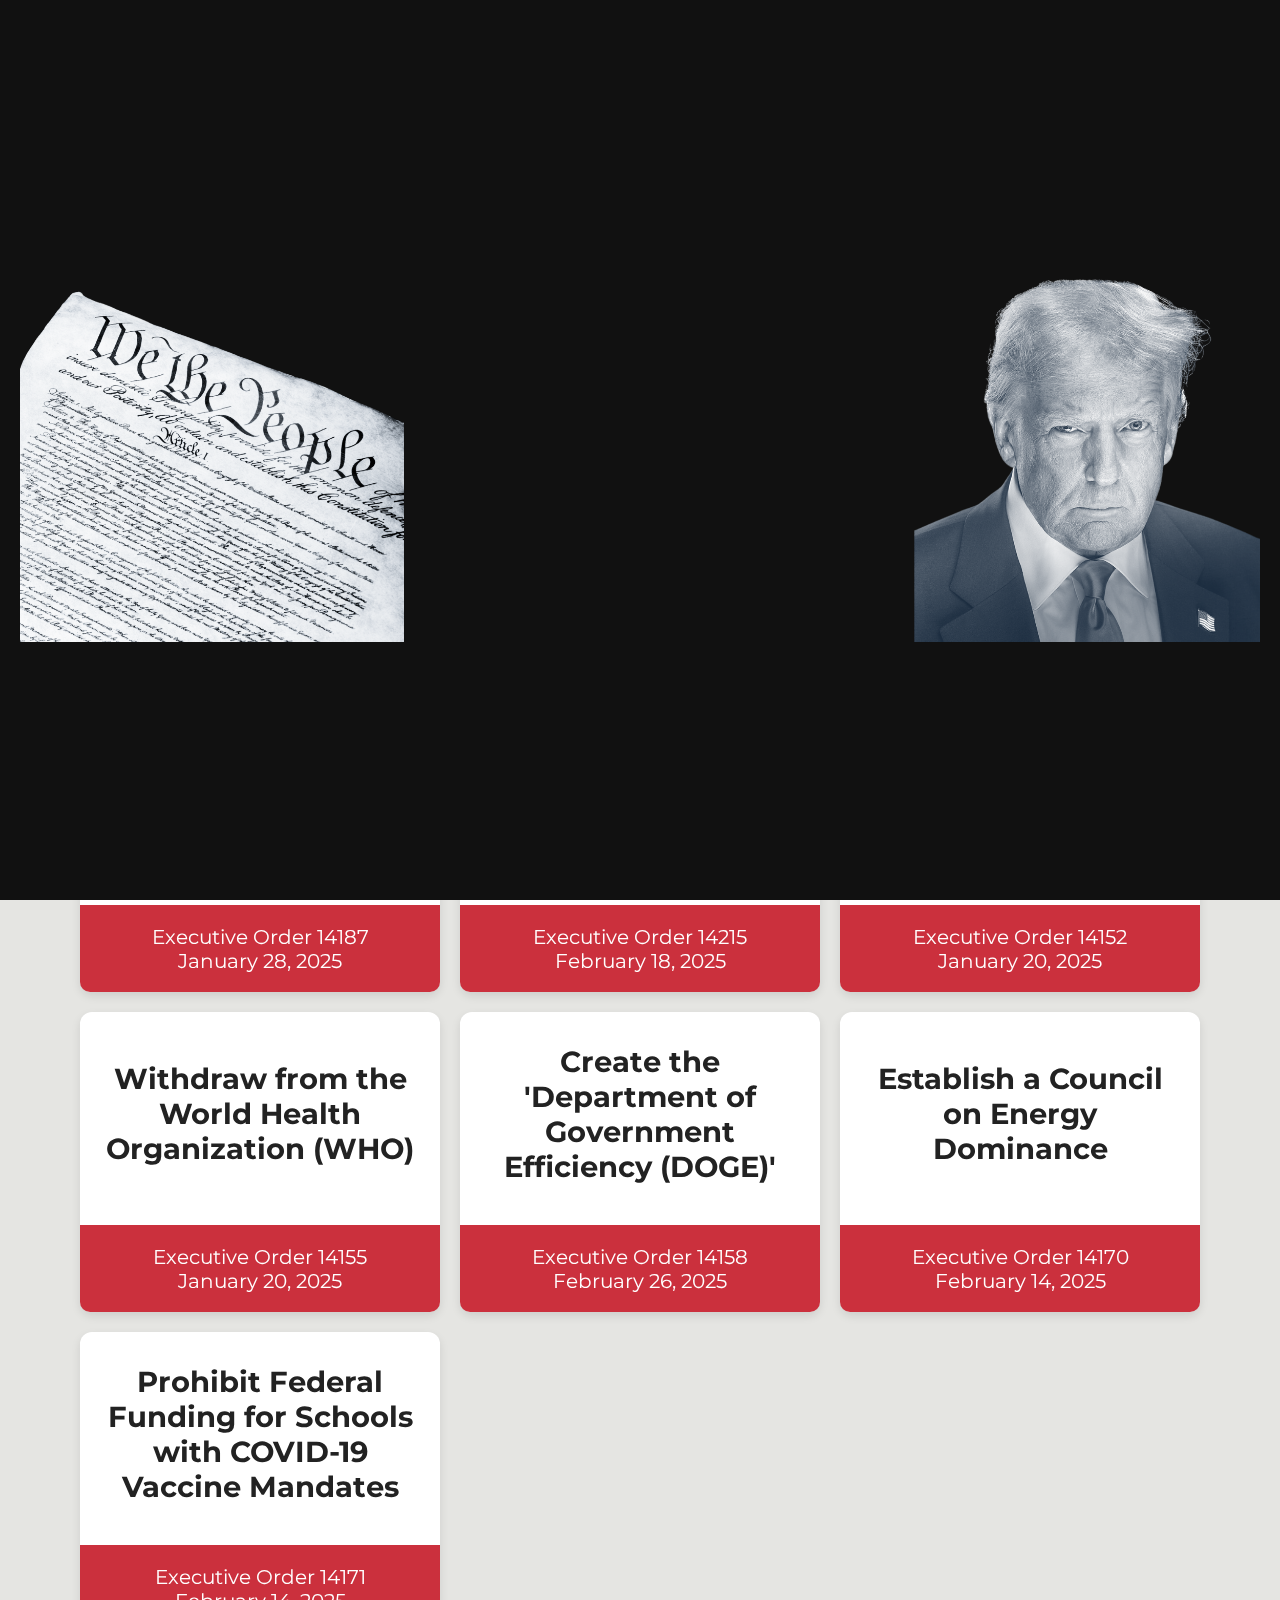
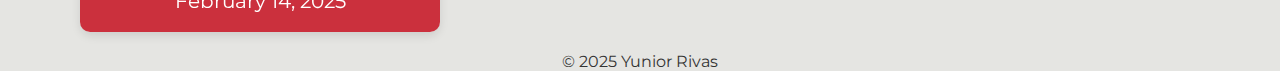
==== index.html @ 76359c19 "Add files via upload" ====
<!DOCTYPE html>
<html lang="en">
<head>
  <meta charset="UTF-8">
  <meta name="viewport" content="width=device-width, initial-scale=1.0">
  <title>Legality of EOs</title>
  <link rel="preconnect" href="https://fonts.googleapis.com">
  <link rel="preconnect" href="https://fonts.gstatic.com" crossorigin>
  <link href="https://fonts.googleapis.com/css2?family=Montserrat:wght@600;700&display=swap" rel="stylesheet">
  <link rel="stylesheet" href="styles.css">
</head>

<body>

<div id="animation-overlay">
  <div class="fighters">
    <div class="fighter-container">
      <img id="fighter1" src="left-image.png" alt="Fighter 1">
    </div>
    <div class="fighter-container">
      <img id="fighter2" src="right-image.png" alt="Fighter 2">
    </div>
  </div>
  <div id="explosion"></div>
</div>

  <!-- Header -->

<header>
  <div class="header-left">
    <img src="left-image.png" alt="Left side logo">
  </div>
  <div class="header-center">
    <h1>Can He Do That?</h1>
    <p>Since taking office in January 2025, President Trump has signed a series of executive orders that could impact government policy and individual rights. Some orders appear to be within the President's authority, while others face significant concerns and challenges. Explore these executive orders and their likely legal standing based on current constitutional consensus.</p>
    <input type="text" id="searchBar" placeholder="Search executive orders..." onkeyup="searchOrders()">
  </div>
  <div class="header-right">
    <img src="right-image.png" alt="Right side logo">
  </div>
</header>
<div class="instructions">
  <p>
    Click on a card to see it's likely standing, legal analysis, and constituional issues it invokes.
    For more information on each executive order visit
    <a href="https://www.federalregister.gov/presidential-documents/executive-orders/donald-trump/2025" target="_blank">here</a>.
  </p>
</div>

  <!-- Executive Orders Grid -->
  <div class="grid" id="ordersGrid">
    <!-- Executive Order Cards Will Be Inserted Here Dynamically -->
  </div>
<footer>
    <p>© 2025 Yunior Rivas</p>
</footer>
  <script src="script.js"></script>
</body>

</html>
---- styles.css ----
/* Global Reset & Box Sizing */
*, *::before, *::after {
  box-sizing: border-box;
  margin: 0;
  padding: 0;
}

/* General Styling */
body {
  font-family: 'Montserrat', sans-serif;
  background-color: #e5e5e2; /* Off-white background */
  color: #333;
  text-align: center;
}

/* Header */
header {
  display: flex;
  align-items: center;
  justify-content: space-between;
  background: #1b2c3f;  /* White header */
  color: #333;
  padding: 40px 0px 0px 0px;
  box-shadow: 0 2px 8px rgba(0, 0, 0, 0.1);
  position: relative;
}

.header-left img,
.header-right img {
  height: 250px;   /* or width: 60px; or any dimension you prefer */
  object-fit: contain;
}

.header-center {
  flex: 1;        /* Allows the center to expand while left/right keep their size */
  text-align: center;
}

header h1 {
  font-size: 3.5em;
  font-weight: 700;
  margin-bottom: 10px;
  color: #fff;
}

header p {
  max-width: 800px;
  margin: 0 auto 10px auto;
  text-align: center;
  font-size: 1rem;
  color: #fff;
}

/* Search and Filter Inputs */
input, select {
  margin: 10px;
  padding: 12px;
  width: 80%;
  max-width: 400px;
  font-size: 1em;
  border-radius: 8px;
  border: none;
  box-shadow: inset 2px 2px 4px rgba(0, 0, 0, 0.15);
  outline: none;
  background-color: #fff;
  color: #333;
}

.instructions {
  max-width: 750px;
  margin: 10px auto;
  text-align: center;
  font-size: 1em;
  color: #333;
}

.instructions a {
  color: #3b82ff;
  text-decoration: none;
  font-weight: bold;
}

/* Grid Layout: 3 Cards per Row */
.grid {
  display: grid;
  grid-template-columns: repeat(3, 1fr);
  gap: 20px;
  padding: 20px 40px;
  max-width: 1200px;
  margin: 0 auto;
}

/* Card Container + Flip Effect */
.card {
  position: relative;
  perspective: 1000px;
  perspective-origin: center center;
  border-radius: 12px;
  cursor: pointer;
  transition: transform 0.4s;
  height: 300px; /* Fixed height for consistent flipping */
}

.card:hover {
  transform: translateY(-3px);
}

.card-inner {
  width: 100%;
  height: 100%;
  transition: transform 0.6s;
  transform-origin: center center;
  transform-style: preserve-3d;
  position: relative;
}

.card.flipped .card-inner {
  transform: rotateY(180deg);
}

/* Card Faces */
.card-front, .card-back {
  position: absolute;
  top: 0; left: 0;
  width: 100%;
  height: 100%;
  backface-visibility: hidden;
  border-radius: 12px;
  box-shadow: 0 4px 10px rgba(0, 0, 0, 0.1);
  background: #fff; /* White card background */
  color: #333;
  display: flex;
  flex-direction: column;
  align-items: center;
  justify-content: center;
}

.card-back {
  transform: rotateY(180deg);
}

/* Inner Content Wrapper */
/* --- FRONT SIDE --- */

/* Card content wrapper now uses flex to split into main and footer */
.card-content {
  padding: 0; /* No direct padding on the outer container */
  width: 100%;
  height: 100%;
  display: flex;
  flex-direction: column;
  justify-content: space-between;
  box-sizing: border-box;
}

/* The top 2/3 area: centered text */
.card-main {
  flex: 2;
  display: flex;
  flex-direction: column;
  align-items: center;
  justify-content: center;
  padding: 20px;
  text-align: center;
}

/* The bottom third (footer) with red background that curves with the card */
.card-footer {
  flex: 1;
  background-color: #cb303d; /* Bold red */
  color: #fff; /* White text */
  display: flex;
  flex-direction: column;
  align-items: center;
  justify-content: center;
  padding: 0px;
  font-size: 1.25rem;
  /* Curve only the bottom corners so it fits the card shape */
  border-bottom-left-radius: 10px;
  border-bottom-right-radius: 10px;
}

/* --- BACK SIDE --- */

/* Back side content split into three equal sections */
.card-back-content {
  width: 100%;
  height: 100%;
  display: flex;
  flex-direction: column;
  justify-content: space-between;
  box-sizing: border-box;
}

/* Each back section takes equal space and centers its content */
.back-section {
  flex: 1;
  display: flex;
  align-items: center;
  justify-content: center;
  text-align: center;
  padding: 5px;
}


/* Front Side Text */
.action-name {
  font-size: 1.8rem;
  margin-bottom: 10px;
  color: #222;
}

.eo-name {
  font-size: 1.3em;
  margin: 5px 0;
  color: #555;
}

.description {
  font-size: 1em;
  margin: 5px 0;
  color: #777;
}

/* Back Side Text */
.verdict {
  display: inline-block;
  padding: 8px 14px;
  border-radius: 5px;
  font-size: 1.3em;
  margin-bottom: 10px;
  color: #fff;
}

/* Bright Americana Accent Colors */
.verdict-yes {
  background-color: darkgreen;  /* Blue accent */
}

.verdict-no {
  background-color: darkred;  /* Red accent */
}

.verdict-maybe {
  background-color: gold;  /* Yellow/orange accent */
}

.explanation {
  font-size: 1em;
  color: #333;
  margin-bottom: 10px;
}

/* Overlay container */
#animation-overlay {
  position: fixed;
  top: 0;
  left: 0;
  width: 100vw;
  height: 100vh;
  background: #111;
  z-index: 9999;
  display: flex;
  align-items: center;
  justify-content: center;
  flex-direction: column;
  overflow: hidden;
}

/* Container for fighters (to arrange them side-by-side) */
.fighters {
  display: flex;
  width: 100%;
  justify-content: space-between;
  padding: 0 20px;
}

/* Fighter container: no individual transform, so parent's shake applies */
.fighter-container {
  display: flex;
  align-items: center;
  justify-content: center;
}

/* Fighter images */
#fighter1, #fighter2 {
  width: 500px; 
  max-width: 30vw;
  height: auto;
  /* Apply their own entrance animations if needed */
}

/* Entrance animations for fighters */
#fighter1 {
  animation: fightLeft 2s forwards;
}

#fighter2 {
  animation: fightRight 2s forwards;
}

/* Keyframes for fighter entrance */
@keyframes fightLeft {
  0% {
    transform: translateX(-200%) scale(0.8);
    opacity: 0;
  }
  50% {
    transform: translateX(0) scale(1.2);
    opacity: 1;
  }
  100% {
    transform: translateX(30%) scale(1);
  }
}

@keyframes fightRight {
  0% {
    transform: translateX(200%) scale(0.8);
    opacity: 0;
  }
  50% {
    transform: translateX(0) scale(1.2);
    opacity: 1;
  }
  100% {
    transform: translateX(-30%) scale(1);
  }
}

/* Explosion effect */
#explosion {
  position: absolute;
  top: 50%;
  left: 50%;
  width: 0;
  height: 0;
  border-radius: 50%;
  transform: translate(-50%, -50%);
  background: radial-gradient(circle, #fff 0%, transparent 60%);
  animation: boom 0.6s 1.4s forwards ease-out;
}

/* Explosion keyframes */
@keyframes boom {
  0% {
    width: 0;
    height: 0;
    opacity: 1;
  }
  50% {
    width: 300px;
    height: 300px;
    opacity: 0.8;
  }
  100% {
    width: 500px;
    height: 500px;
    opacity: 0;
  }
}

/* Shake animation */
@keyframes shake {
  0% { transform: translate(0, 0); }
  20% { transform: translate(-5px, 2px); }
  40% { transform: translate(5px, -2px); }
  60% { transform: translate(-5px, 2px); }
  80% { transform: translate(5px, -2px); }
  100% { transform: translate(0, 0); }
}

/* Apply shake to overlay (or to each fighter-container if preferred) */
#animation-overlay.impact {
  animation: shake 0.3s;
}
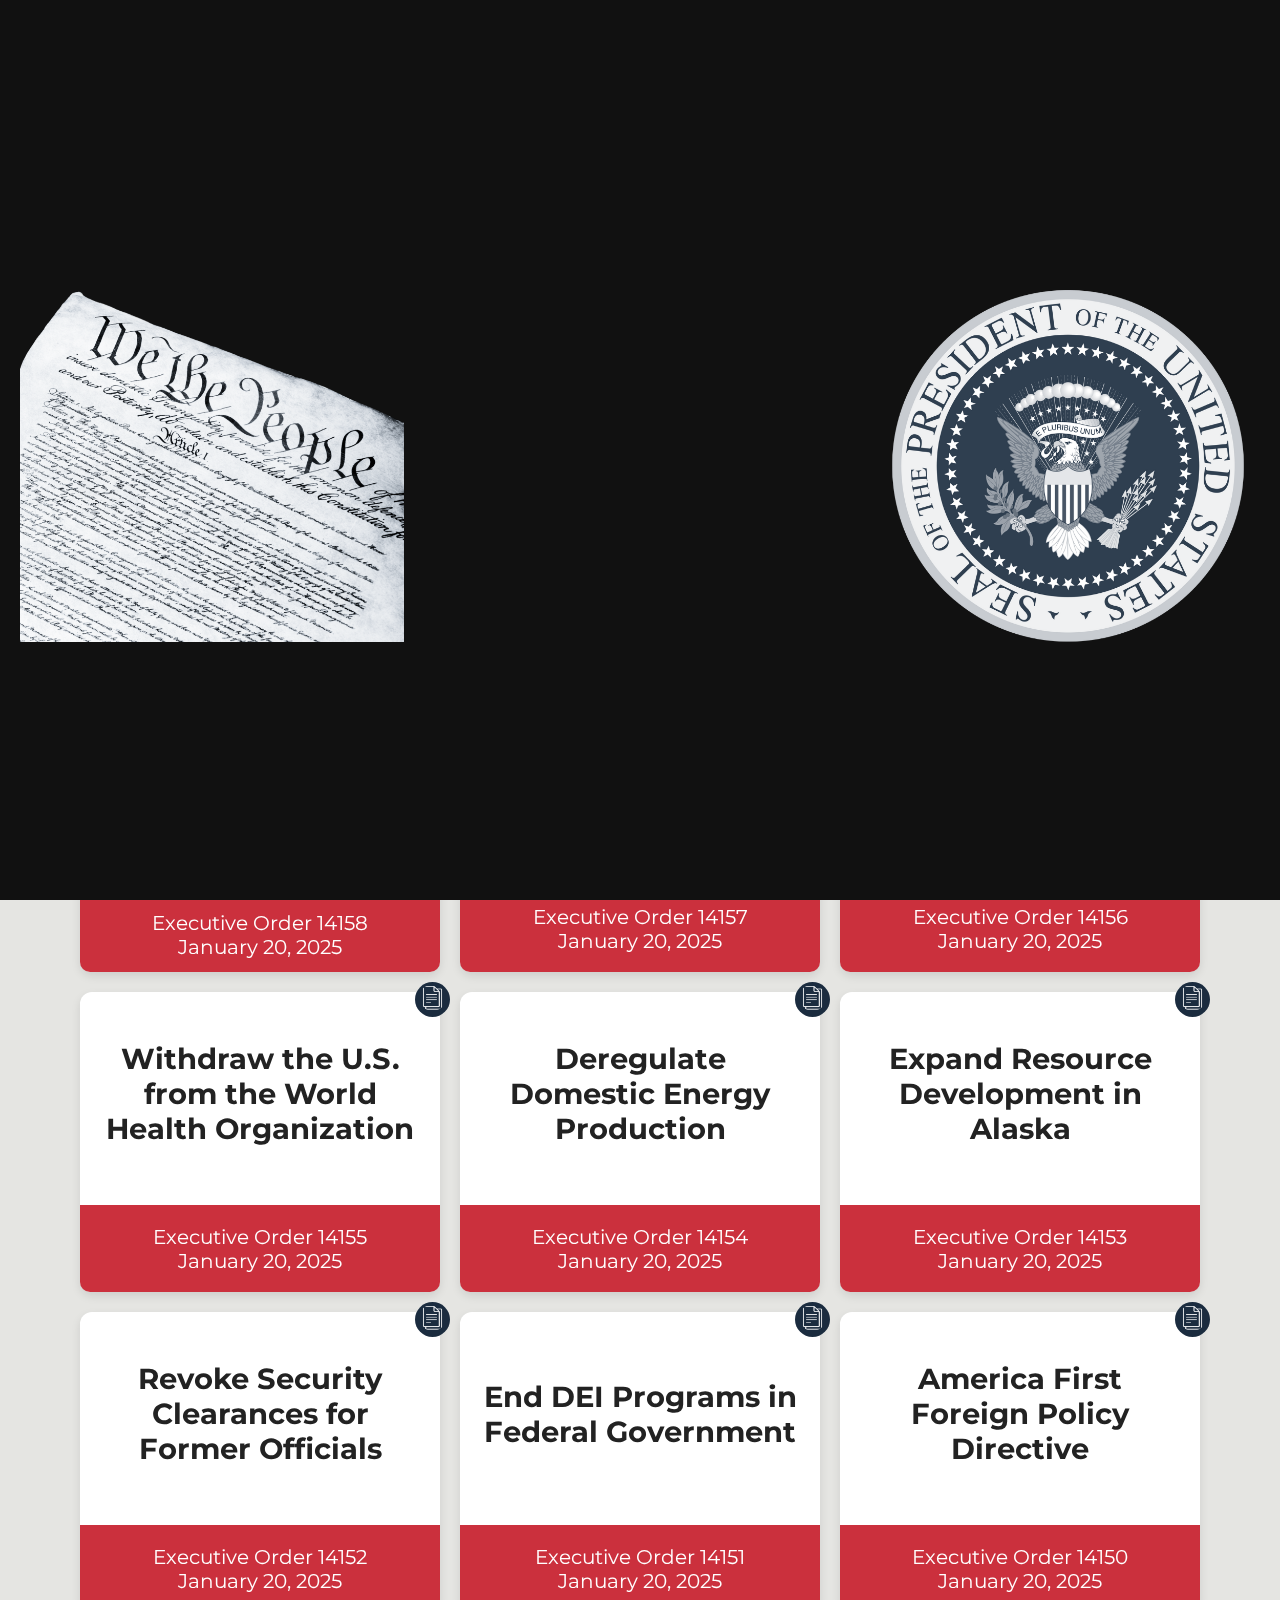
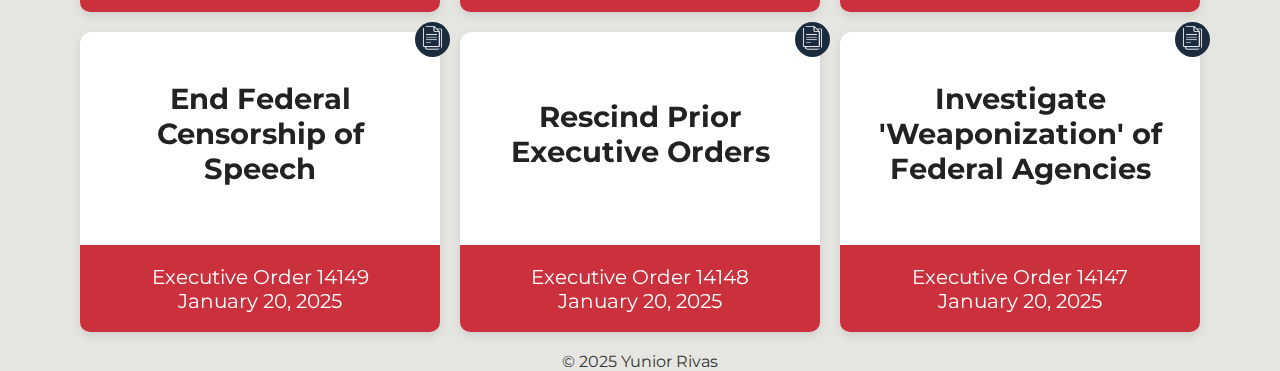
==== commit 5ba486de: "Add files via upload" ====
--- a/index.html
+++ b/index.html
@@ -33,7 +33,7 @@
   <div class="header-center">
     <h1>Can He Do That?</h1>
     <p>Since taking office in January 2025, President Trump has signed a series of executive orders that could impact government policy and individual rights. Some orders appear to be within the President's authority, while others face significant concerns and challenges. Explore these executive orders and their likely legal standing based on current constitutional consensus.</p>
-    <input type="text" id="searchBar" placeholder="Search executive orders..." onkeyup="searchOrders()">
+  <input type="text" id="searchBar" placeholder="Search executive orders..." oninput="searchOrders()">
   </div>
   <div class="header-right">
     <img src="right-image.png" alt="Right side logo">
@@ -41,9 +41,8 @@
 </header>
 <div class="instructions">
   <p>
-    Click on a card to see it's likely standing, legal analysis, and constituional issues it invokes.
-    For more information on each executive order visit
-    <a href="https://www.federalregister.gov/presidential-documents/executive-orders/donald-trump/2025" target="_blank">here</a>.
+    Click on a card to see it's likely standing, legal analysis, and constitutional issues it invokes.
+    Click on the corner paper icon for more information on each executive order. 
   </p>
 </div>
 
--- a/styles.css
+++ b/styles.css
@@ -20,7 +20,7 @@
   justify-content: space-between;
   background: #1b2c3f;  /* White header */
   color: #333;
-  padding: 40px 0px 0px 0px;
+  padding: 20px 0px 0px 0px;
   box-shadow: 0 2px 8px rgba(0, 0, 0, 0.1);
   position: relative;
 }
@@ -202,6 +202,28 @@
   padding: 5px;
 }
 
+/* Red circle on the top-right corner of each card */
+.red-circle {
+  position: absolute;
+  top: -10px;
+  right: -10px;
+  width: 35px;
+  height: 35px;
+  background-color: #1b2c3f;
+  border-radius: 50%;
+  z-index: 10;
+  cursor: pointer;
+}
+
+.red-circle img {
+  width: 75%;
+  height: 75%;
+  object-fit: cover;
+  object-position: center;
+  border-radius: inherit;
+  transform: translateY(2.75px);
+}
+
 
 /* Front Side Text */
 .action-name {
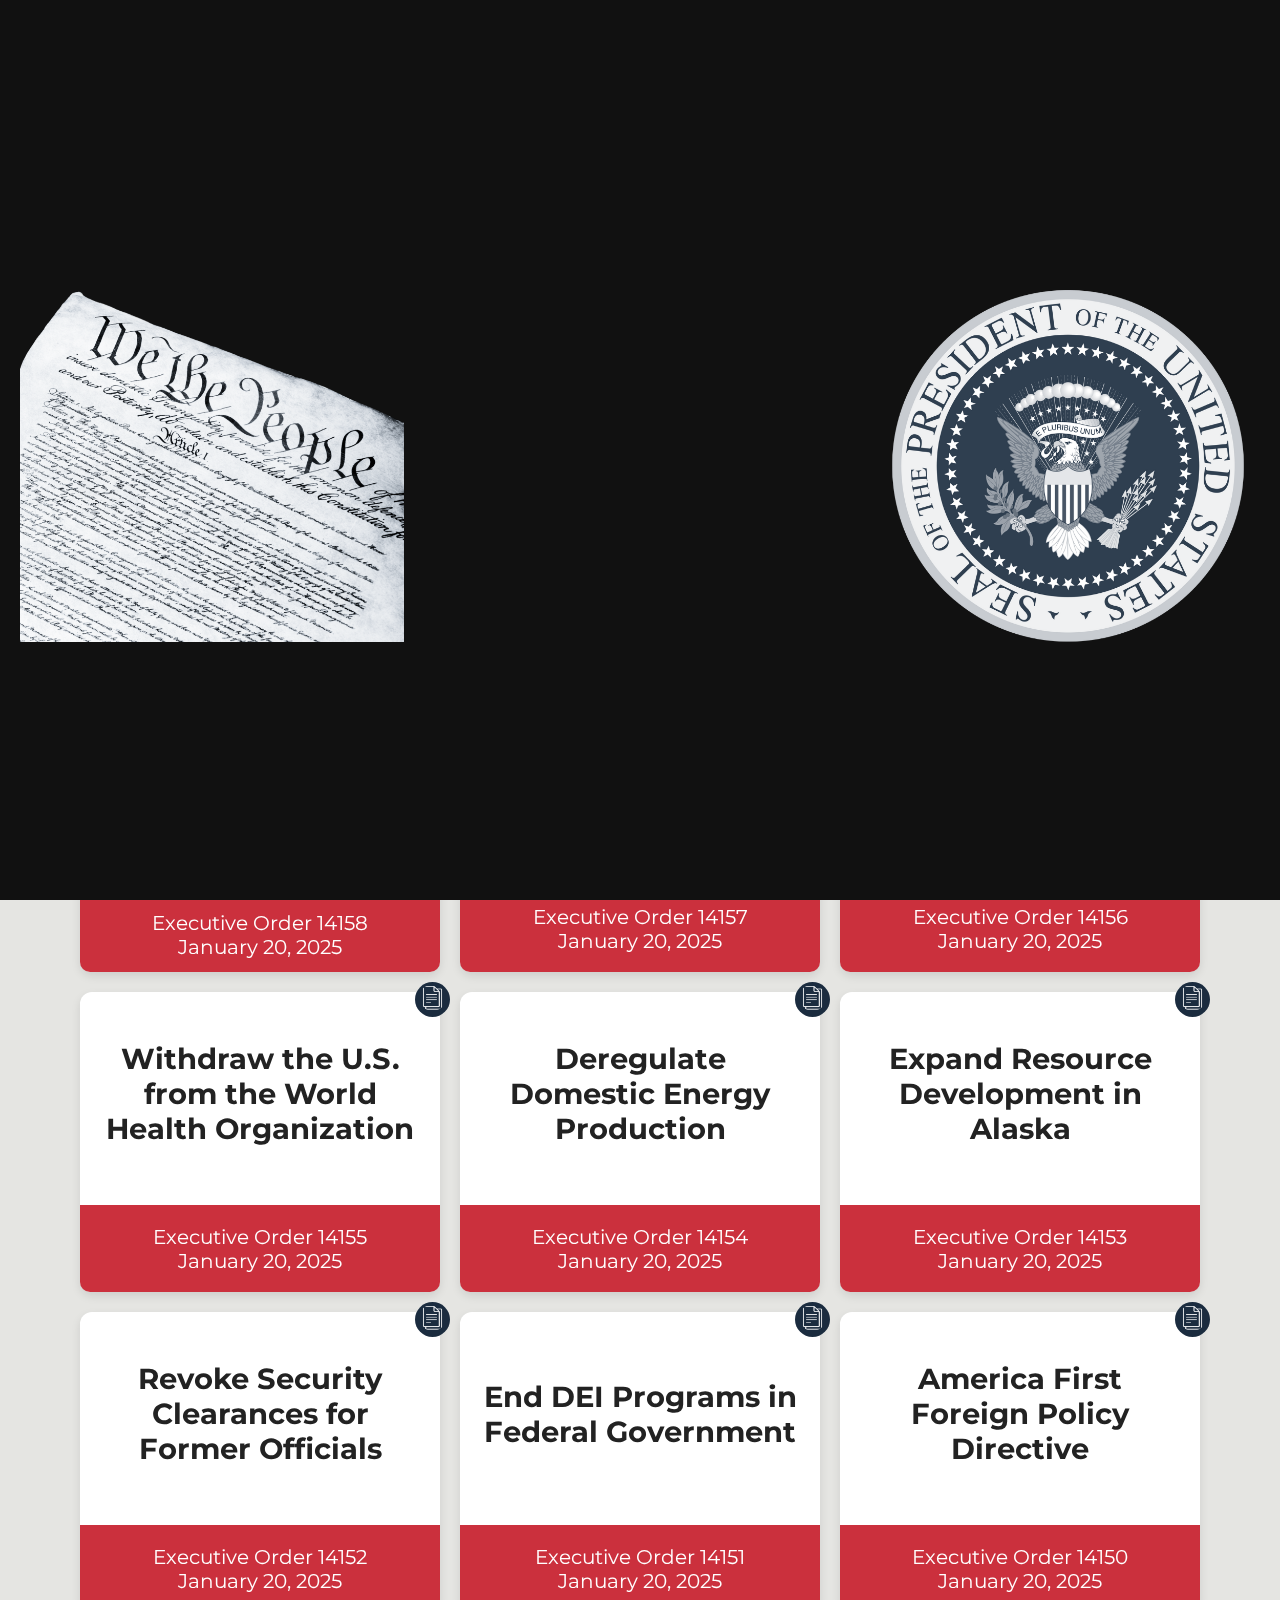
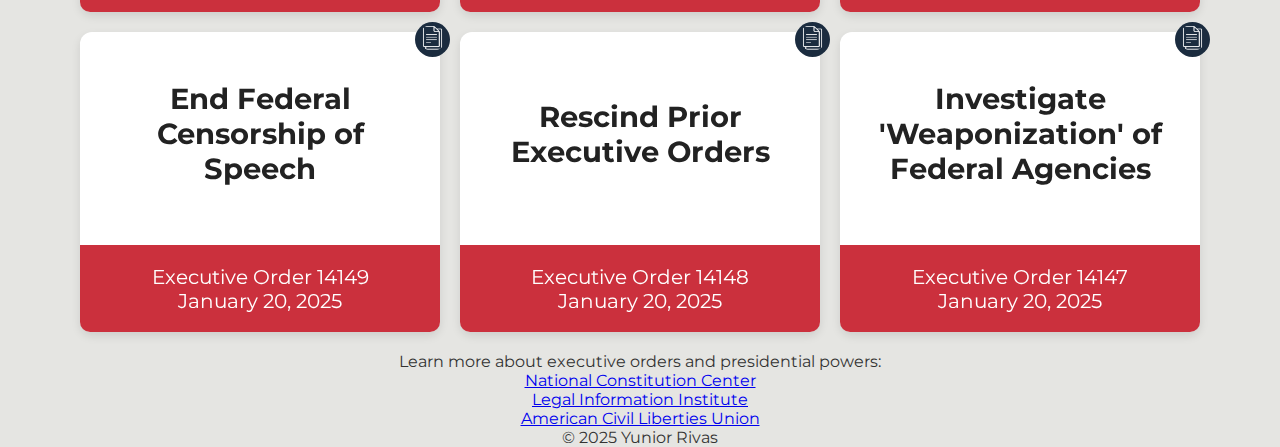
==== commit bbbbbd58: "Update index.html" ====
--- a/index.html
+++ b/index.html
@@ -12,7 +12,21 @@
 
 <body>
 
-<div id="animation-overlay">
+
+
+<header>
+  <div class="header-left">
+    <img src="left-image.png" alt="Left side logo">
+  </div>
+  <div class="header-center">
+    <h1>Can He Do That?</h1>
+    <p>Since taking office in January 2025, the President has signed a series of executive orders that could impact nationwide policy and individual rights. Some orders appear to be within the President's authority, while others face significant legal challenges. Explore these executive orders and their likely standing based on current legal expert consensus.</p>
+  <input type="text" id="searchBar" placeholder="Search executive orders..." oninput="searchOrders()">
+  </div>
+  <div class="header-right">
+    <img src="right-image.png" alt="Right side logo">
+  </div>
+  <div id="animation-overlay">
   <div class="fighters">
     <div class="fighter-container">
       <img id="fighter1" src="left-image.png" alt="Fighter 1">
@@ -23,22 +37,20 @@
   </div>
   <div id="explosion"></div>
 </div>
+</header>
 
-  <!-- Header -->
+  <div id="google_translate_element"></div>
+  <script type="text/javascript">
+    function googleTranslateElementInit() {
+      new google.translate.TranslateElement({
+        pageLanguage: 'en',
+        includedLanguages: 'en,es',
+        layout: google.translate.TranslateElement.InlineLayout.SIMPLE
+      }, 'google_translate_element');
+    }
+  </script>
+  <script type="text/javascript" src="//translate.google.com/translate_a/element.js?cb=googleTranslateElementInit"></script>
 
-<header>
-  <div class="header-left">
-    <img src="left-image.png" alt="Left side logo">
-  </div>
-  <div class="header-center">
-    <h1>Can He Do That?</h1>
-    <p>Since taking office in January 2025, President Trump has signed a series of executive orders that could impact government policy and individual rights. Some orders appear to be within the President's authority, while others face significant concerns and challenges. Explore these executive orders and their likely legal standing based on current constitutional consensus.</p>
-  <input type="text" id="searchBar" placeholder="Search executive orders..." oninput="searchOrders()">
-  </div>
-  <div class="header-right">
-    <img src="right-image.png" alt="Right side logo">
-  </div>
-</header>
 <div class="instructions">
   <p>
     Click on a card to see it's likely standing, legal analysis, and constitutional issues it invokes.
@@ -51,7 +63,15 @@
     <!-- Executive Order Cards Will Be Inserted Here Dynamically -->
   </div>
 <footer>
-    <p>© 2025 Yunior Rivas</p>
+  <div class="footer-band">
+    <p>Learn more about executive orders and presidential powers:</p>
+    <ul class="footer-links">
+      <li><a href="https://constitutioncenter.org/" target="_blank">National Constitution Center</a></li>
+      <li><a href="https://www.law.cornell.edu/" target="_blank">Legal Information Institute</a></li>
+      <li><a href="https://www.aclu.org/" target="_blank">American Civil Liberties Union</a></li>
+    </ul>
+  </div>
+  <p>© 2025 Yunior Rivas</p>
 </footer>
   <script src="script.js"></script>
 </body>
